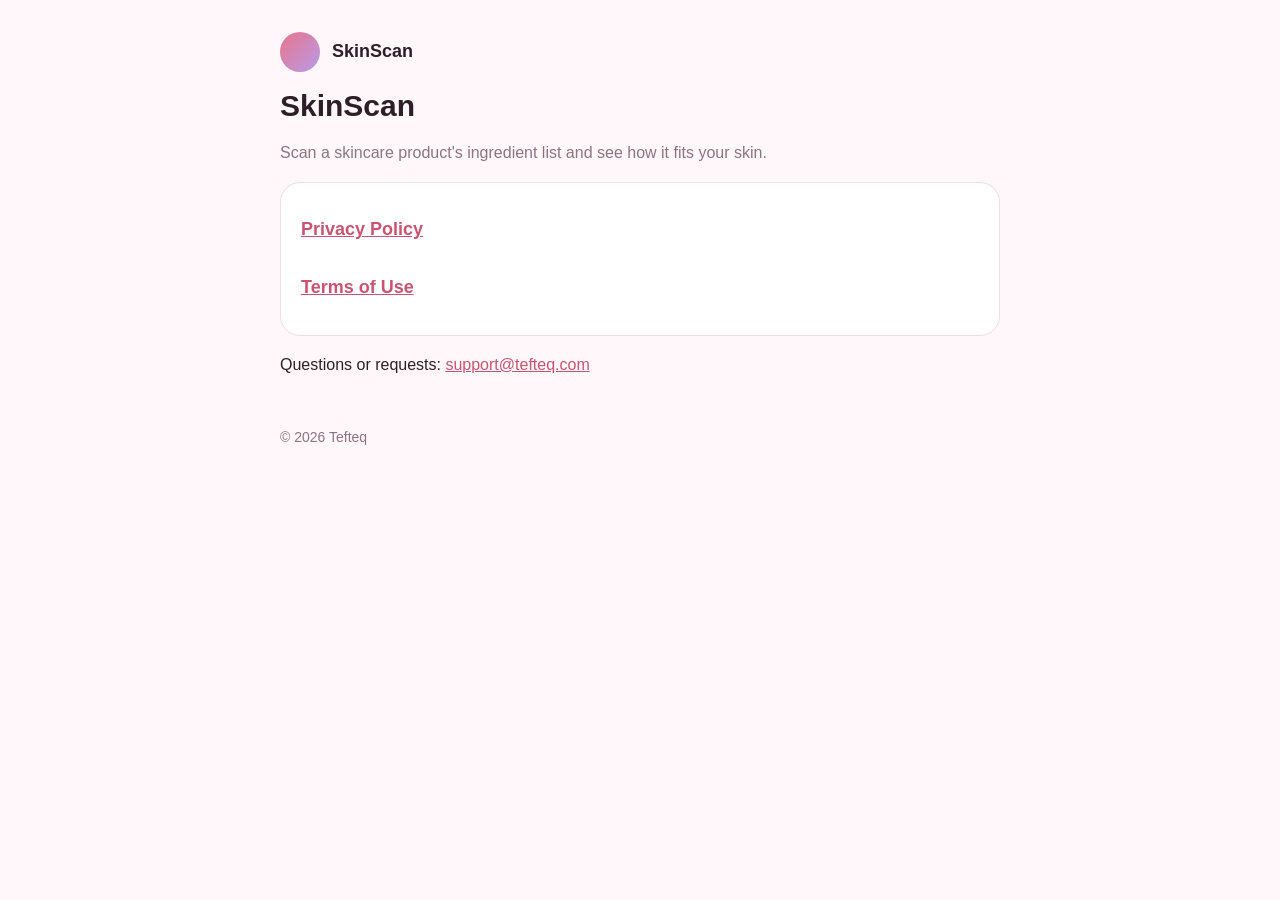
==== index.html @ cc5cf6ed "Add SkinScan Privacy Policy and Terms of Use Static pages for GitHub Pages: landing page, Privacy Po" ====
<!doctype html>
<html lang="en">
<head>
  <meta charset="utf-8">
  <meta name="viewport" content="width=device-width, initial-scale=1">
  <title>SkinScan</title>
  <link rel="stylesheet" href="style.css">
</head>
<body>
<main>
  <header class="brand"><div class="logo"></div><div class="app">SkinScan</div></header>
  <h1>SkinScan</h1>
  <p class="muted">Scan a skincare product's ingredient list and see how it fits your skin.</p>
  <div class="card links">
    <a href="privacy.html">Privacy Policy</a>
    <a href="terms.html">Terms of Use</a>
  </div>
  <p>Questions or requests: <a href="mailto:support@tefteq.com">support@tefteq.com</a></p>
  <footer>© 2026 Tefteq</footer>
</main>
</body>
</html>
---- style.css ----
:root {
  --bg: #FFF7F9; --surface: #FFFFFF; --text: #2E1F26; --muted: #8C7480;
  --brand: #C85472; --brand-soft: #FCE9EE; --border: #F0DCE2;
}
@media (prefers-color-scheme: dark) {
  :root { --bg: #1B1418; --surface: #251C21; --text: #F6ECEF; --muted: #BFA9B3;
          --brand: #F7A8B8; --brand-soft: #33242B; --border: #3A2C33; }
}
* { box-sizing: border-box; }
body {
  margin: 0; background: var(--bg); color: var(--text);
  font: 16px/1.65 -apple-system, BlinkMacSystemFont, "Segoe UI", Roboto, Helvetica, Arial, sans-serif;
  -webkit-text-size-adjust: 100%;
}
main { max-width: 760px; margin: 0 auto; padding: 32px 20px 64px; }
header.brand { display: flex; align-items: center; gap: 12px; margin-bottom: 8px; }
.logo { width: 40px; height: 40px; border-radius: 50%;
        background: linear-gradient(135deg, #E8748A, #B89CE8); }
.app { font-weight: 800; font-size: 18px; }
h1 { font-size: 30px; line-height: 1.2; margin: 16px 0 4px; }
h2 { font-size: 20px; margin: 32px 0 8px; }
h3 { font-size: 17px; margin: 20px 0 4px; }
p, li { color: var(--text); }
.muted { color: var(--muted); }
a { color: var(--brand); }
.card { background: var(--surface); border: 1px solid var(--border); border-radius: 20px;
        padding: 18px 20px; margin: 16px 0; }
.note { background: var(--brand-soft); border-radius: 16px; padding: 14px 18px; margin: 16px 0; }
table { width: 100%; border-collapse: collapse; margin: 12px 0; font-size: 15px; }
th, td { text-align: left; vertical-align: top; padding: 10px 8px; border-bottom: 1px solid var(--border); }
th { color: var(--muted); font-weight: 600; }
.links a { display: block; padding: 14px 0; font-weight: 700; font-size: 18px; }
footer { margin-top: 48px; color: var(--muted); font-size: 14px; }
/* Phones: show each table row as a stacked card instead of three columns. */
@media (max-width: 600px) {
  table, tbody, tr, td { display: block; width: 100%; }
  table tr:first-child { display: none; }
  tr { background: var(--surface); border: 1px solid var(--border); border-radius: 16px;
       padding: 6px 14px; margin: 12px 0; }
  td { border: none; padding: 6px 0; }
  td:first-child { font-weight: 800; font-size: 17px; padding-top: 10px; }
  td:last-child { color: var(--muted); }
}
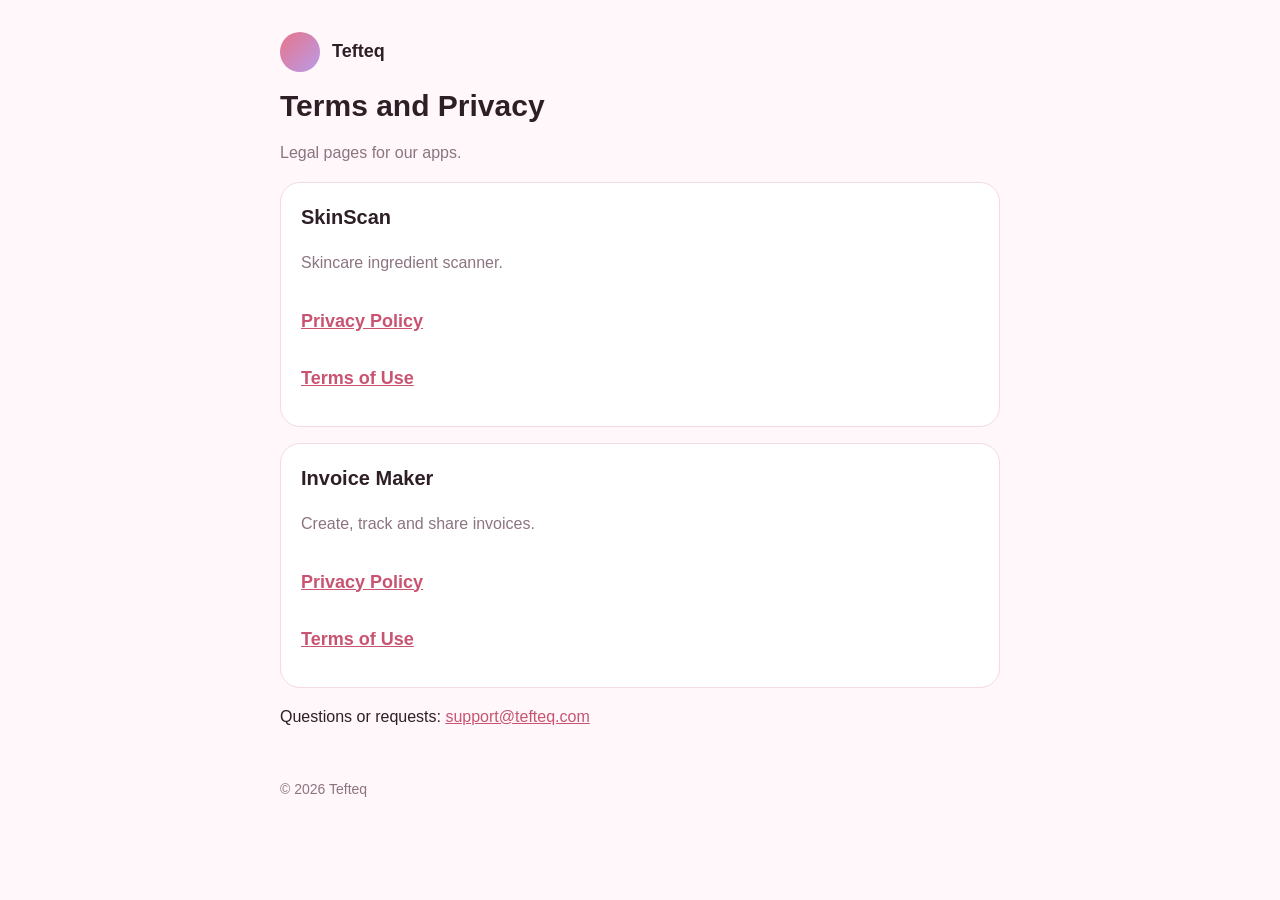
==== commit bf4b117e: "One site for all apps: move SkinScan to skinscan/, add Invoice Maker SkinScan pages move to skinscan" ====
--- a/index.html
+++ b/index.html
@@ -3,18 +3,33 @@
 <head>
   <meta charset="utf-8">
   <meta name="viewport" content="width=device-width, initial-scale=1">
-  <title>SkinScan</title>
+  <title>Tefteq apps: Terms and Privacy</title>
   <link rel="stylesheet" href="style.css">
 </head>
 <body>
 <main>
-  <header class="brand"><div class="logo"></div><div class="app">SkinScan</div></header>
-  <h1>SkinScan</h1>
-  <p class="muted">Scan a skincare product's ingredient list and see how it fits your skin.</p>
-  <div class="card links">
-    <a href="privacy.html">Privacy Policy</a>
-    <a href="terms.html">Terms of Use</a>
+  <header class="brand"><div class="logo"></div><div class="app">Tefteq</div></header>
+  <h1>Terms and Privacy</h1>
+  <p class="muted">Legal pages for our apps.</p>
+
+  <div class="card">
+    <h2 style="margin-top:0">SkinScan</h2>
+    <p class="muted">Skincare ingredient scanner.</p>
+    <div class="links">
+      <a href="skinscan/privacy.html">Privacy Policy</a>
+      <a href="skinscan/terms.html">Terms of Use</a>
+    </div>
   </div>
+
+  <div class="card">
+    <h2 style="margin-top:0">Invoice Maker</h2>
+    <p class="muted">Create, track and share invoices.</p>
+    <div class="links">
+      <a href="invoice/privacy.html">Privacy Policy</a>
+      <a href="invoice/terms.html">Terms of Use</a>
+    </div>
+  </div>
+
   <p>Questions or requests: <a href="mailto:support@tefteq.com">support@tefteq.com</a></p>
   <footer>© 2026 Tefteq</footer>
 </main>
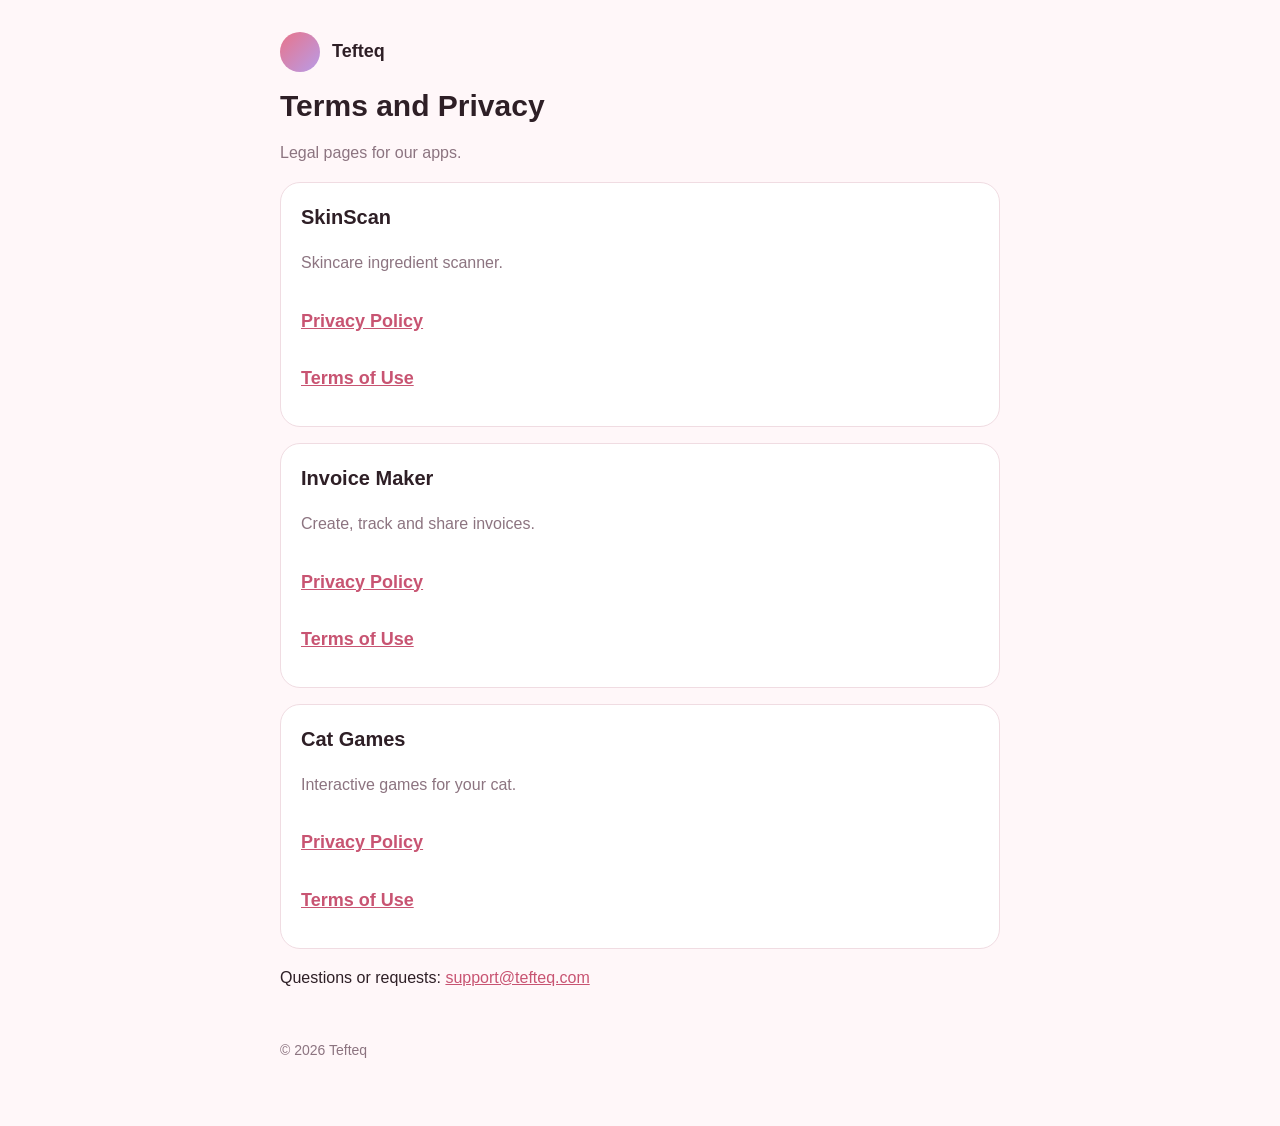
==== commit d7c59866: "Add Cat Games Privacy Policy and Terms of Use Co-Authored-By: Claude Opus 5.5 <noreply@anthropic.com" ====
--- a/index.html
+++ b/index.html
@@ -30,6 +30,15 @@
     </div>
   </div>
 
+  <div class="card">
+    <h2 style="margin-top:0">Cat Games</h2>
+    <p class="muted">Interactive games for your cat.</p>
+    <div class="links">
+      <a href="catgame/privacy.html">Privacy Policy</a>
+      <a href="catgame/terms.html">Terms of Use</a>
+    </div>
+  </div>
+
   <p>Questions or requests: <a href="mailto:support@tefteq.com">support@tefteq.com</a></p>
   <footer>© 2026 Tefteq</footer>
 </main>
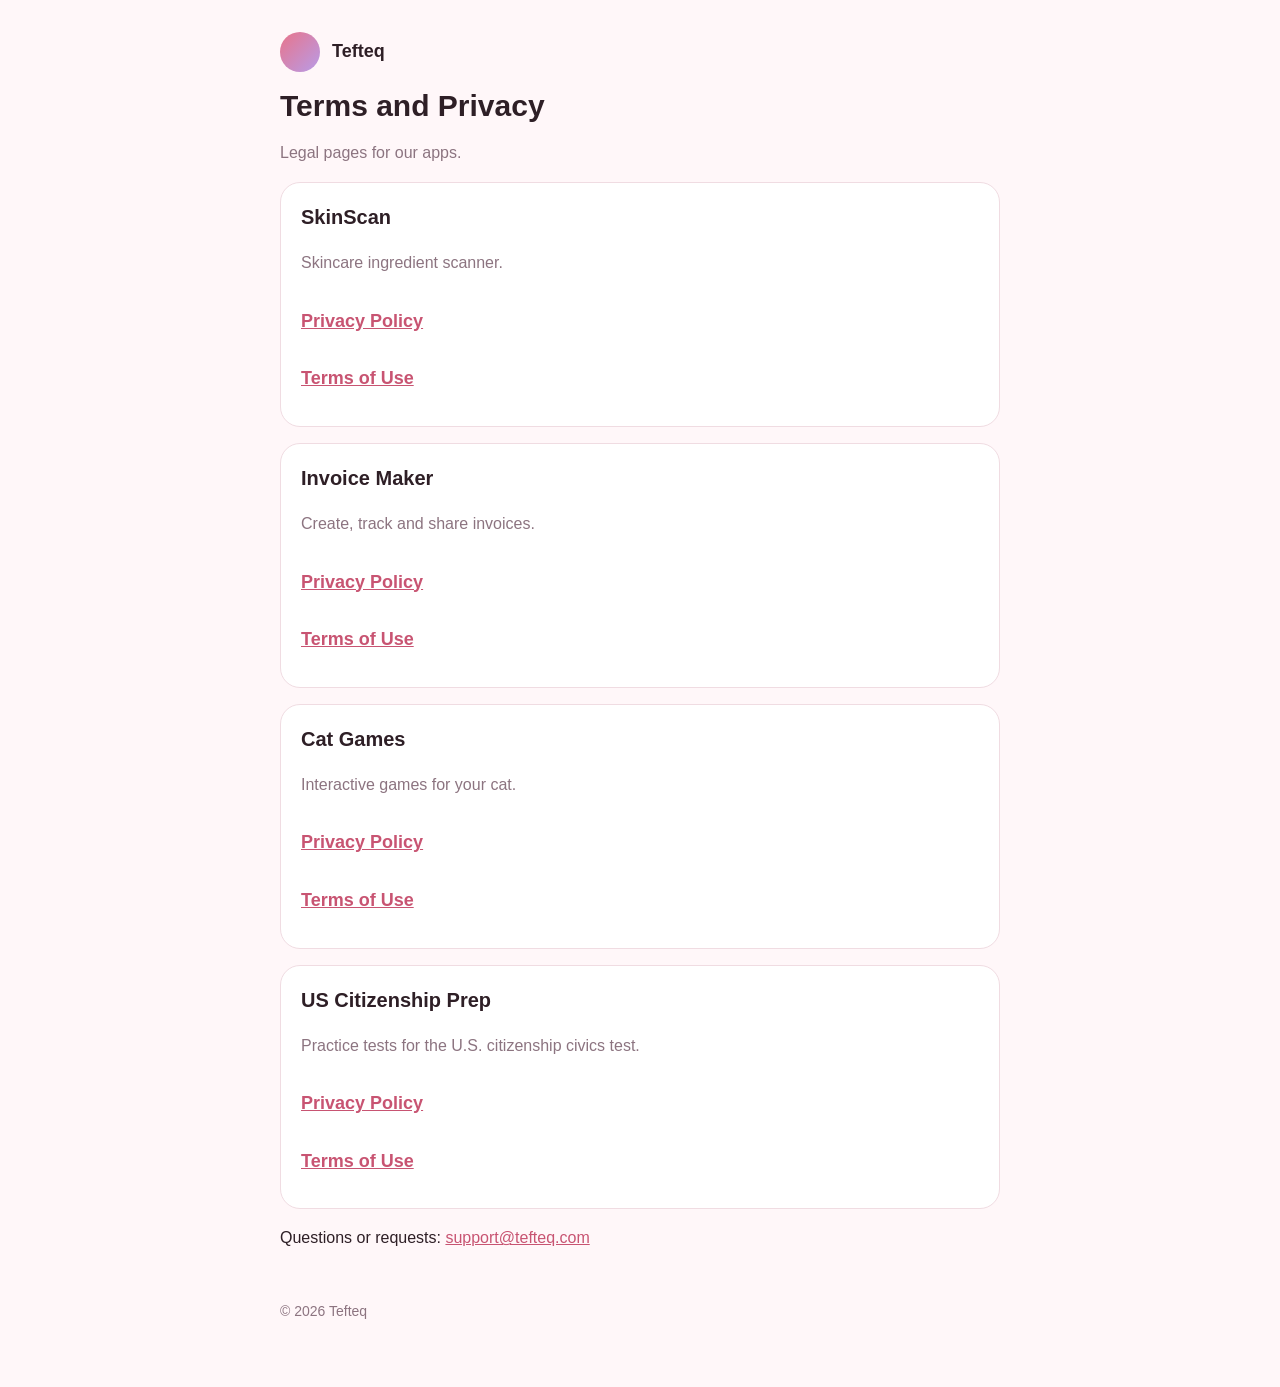
==== commit 2929f2ef: "Add US Citizenship Prep Privacy Policy and Terms of Use Co-Authored-By: Claude Opus 5.5 <noreply@ant" ====
--- a/index.html
+++ b/index.html
@@ -39,6 +39,15 @@
     </div>
   </div>
 
+  <div class="card">
+    <h2 style="margin-top:0">US Citizenship Prep</h2>
+    <p class="muted">Practice tests for the U.S. citizenship civics test.</p>
+    <div class="links">
+      <a href="citizenship/privacy.html">Privacy Policy</a>
+      <a href="citizenship/terms.html">Terms of Use</a>
+    </div>
+  </div>
+
   <p>Questions or requests: <a href="mailto:support@tefteq.com">support@tefteq.com</a></p>
   <footer>© 2026 Tefteq</footer>
 </main>
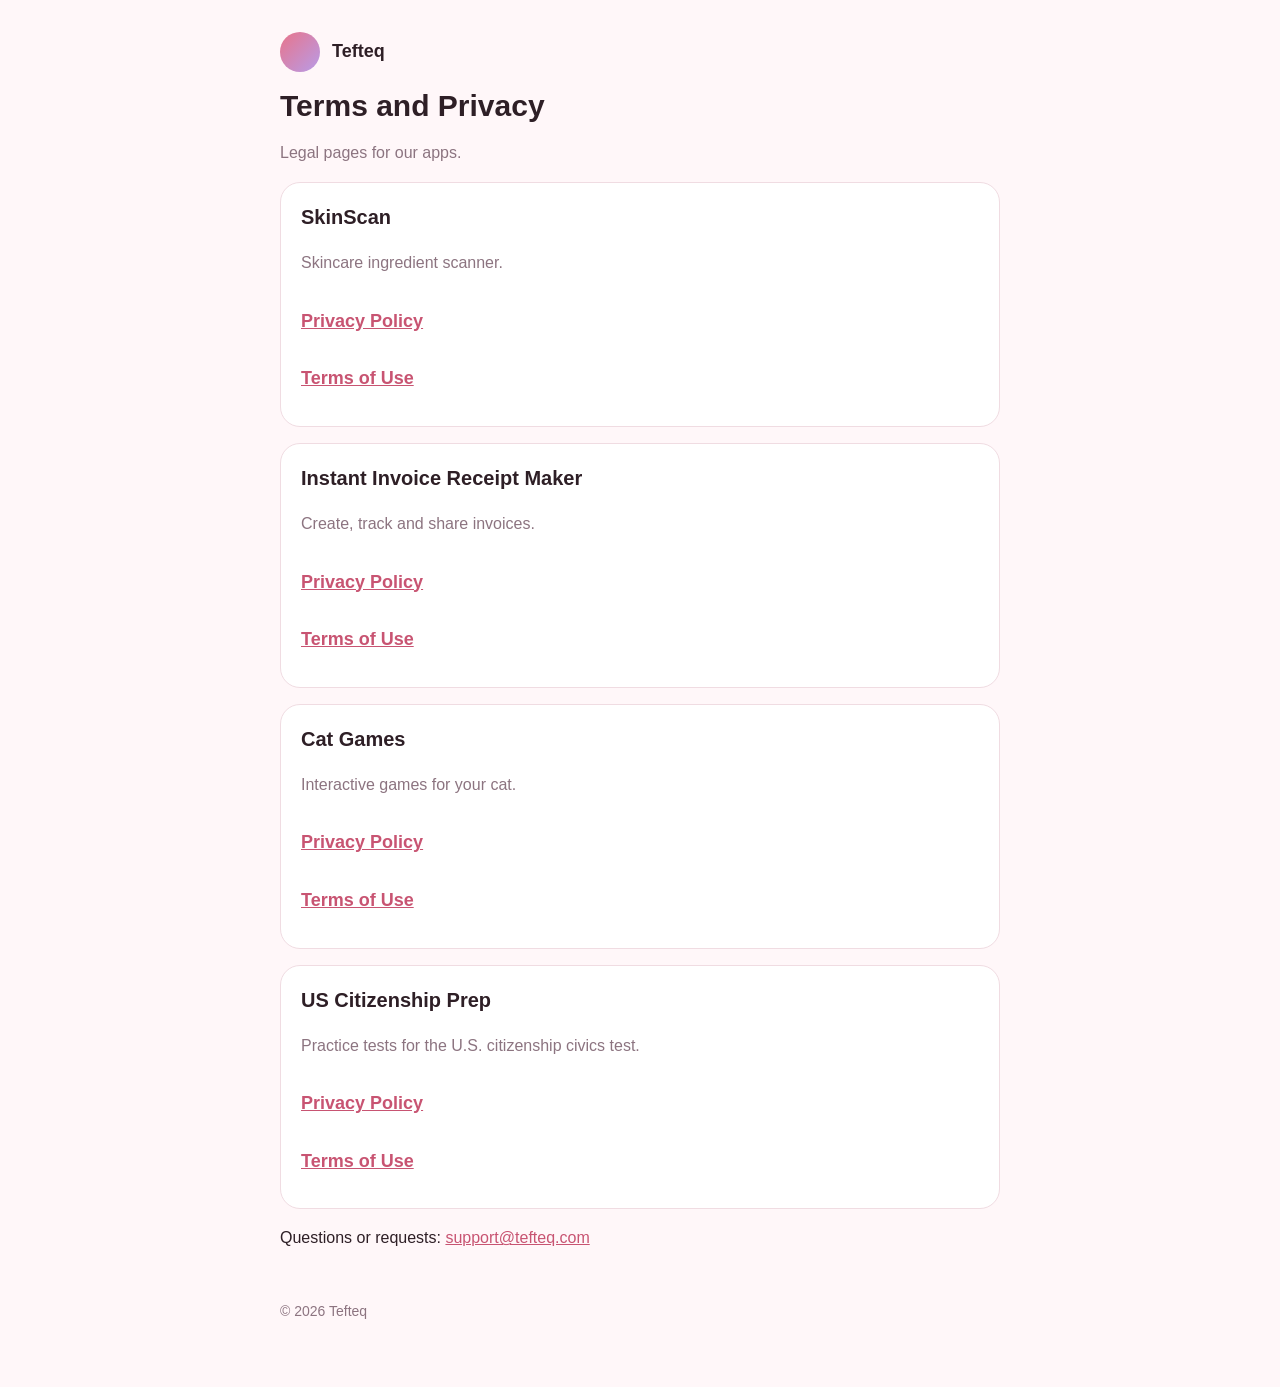
==== commit 975d343a: "Invoice app: rename to Instant Invoice Receipt Maker, update Pro features Free now includes the smal" ====
--- a/index.html
+++ b/index.html
@@ -22,7 +22,7 @@
   </div>
 
   <div class="card">
-    <h2 style="margin-top:0">Invoice Maker</h2>
+    <h2 style="margin-top:0">Instant Invoice Receipt Maker</h2>
     <p class="muted">Create, track and share invoices.</p>
     <div class="links">
       <a href="invoice/privacy.html">Privacy Policy</a>
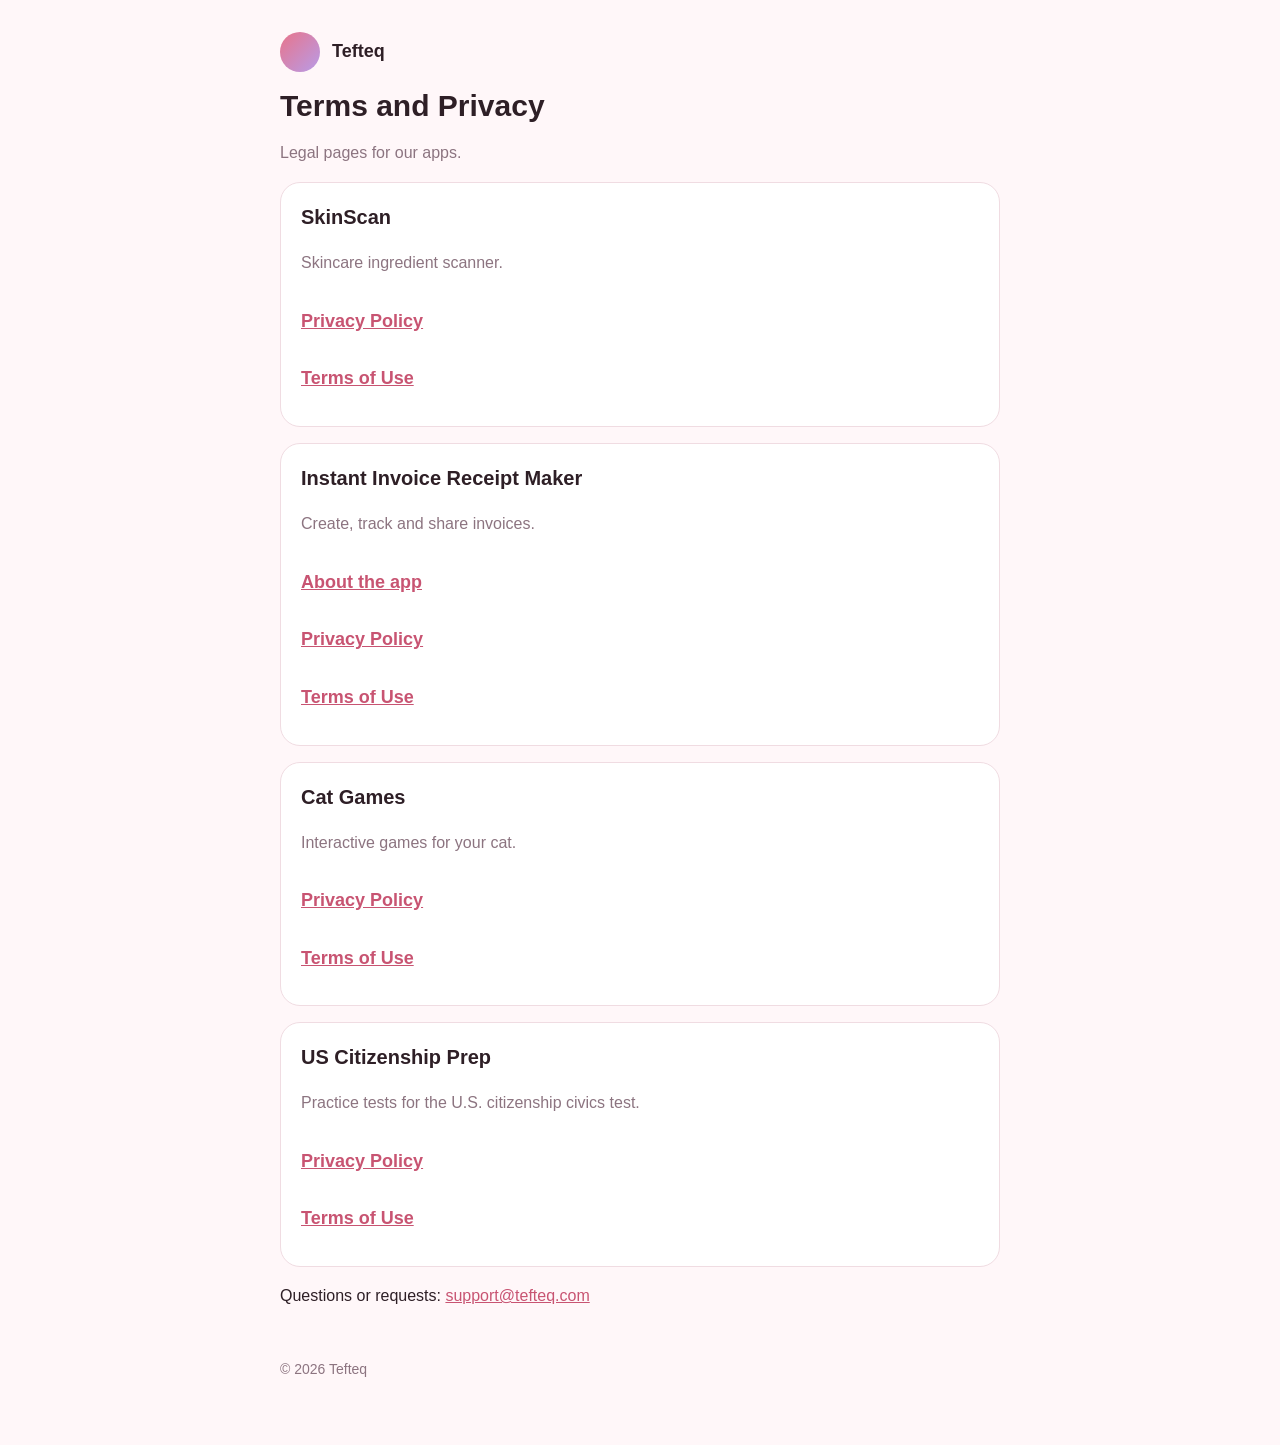
==== commit 15daaf52: "Instant Invoice Receipt Maker: add app homepage Google's OAuth brand verification needs a public hom" ====
--- a/index.html
+++ b/index.html
@@ -25,6 +25,7 @@
     <h2 style="margin-top:0">Instant Invoice Receipt Maker</h2>
     <p class="muted">Create, track and share invoices.</p>
     <div class="links">
+      <a href="invoice/">About the app</a>
       <a href="invoice/privacy.html">Privacy Policy</a>
       <a href="invoice/terms.html">Terms of Use</a>
     </div>
